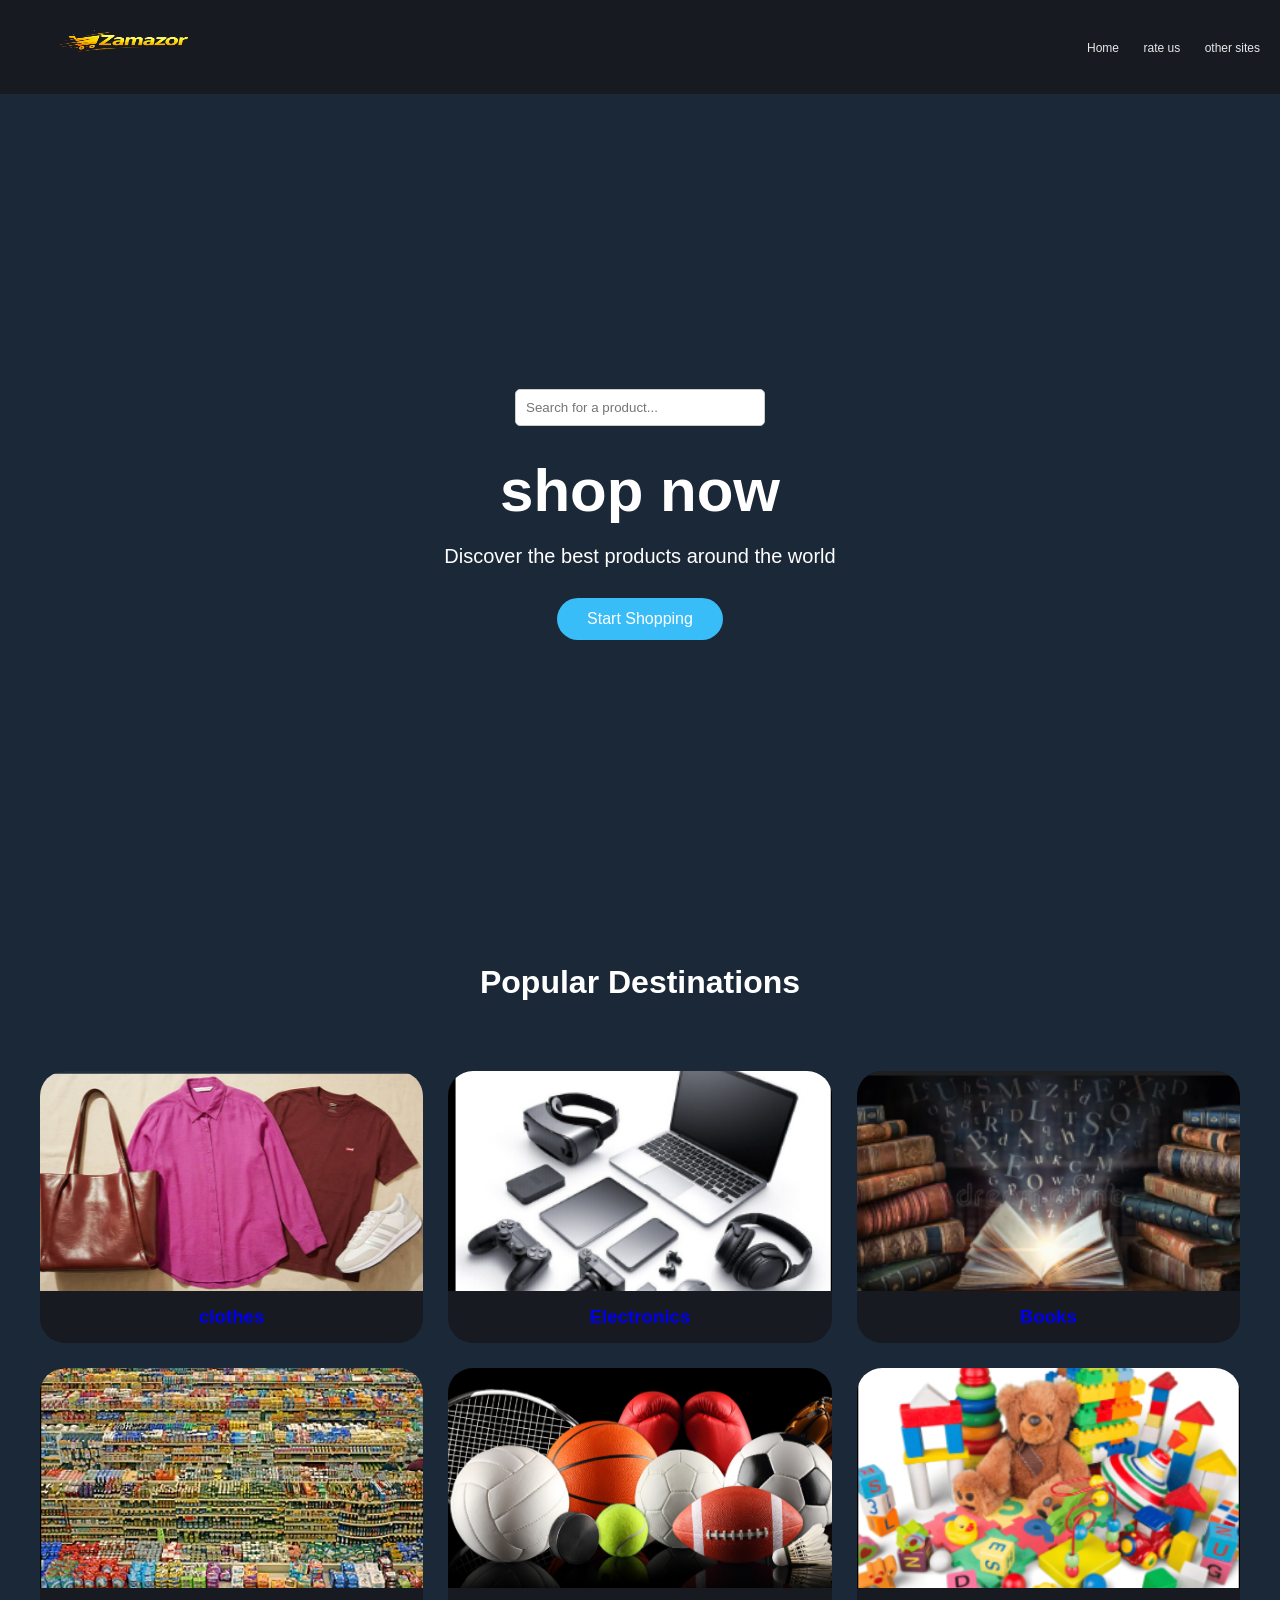
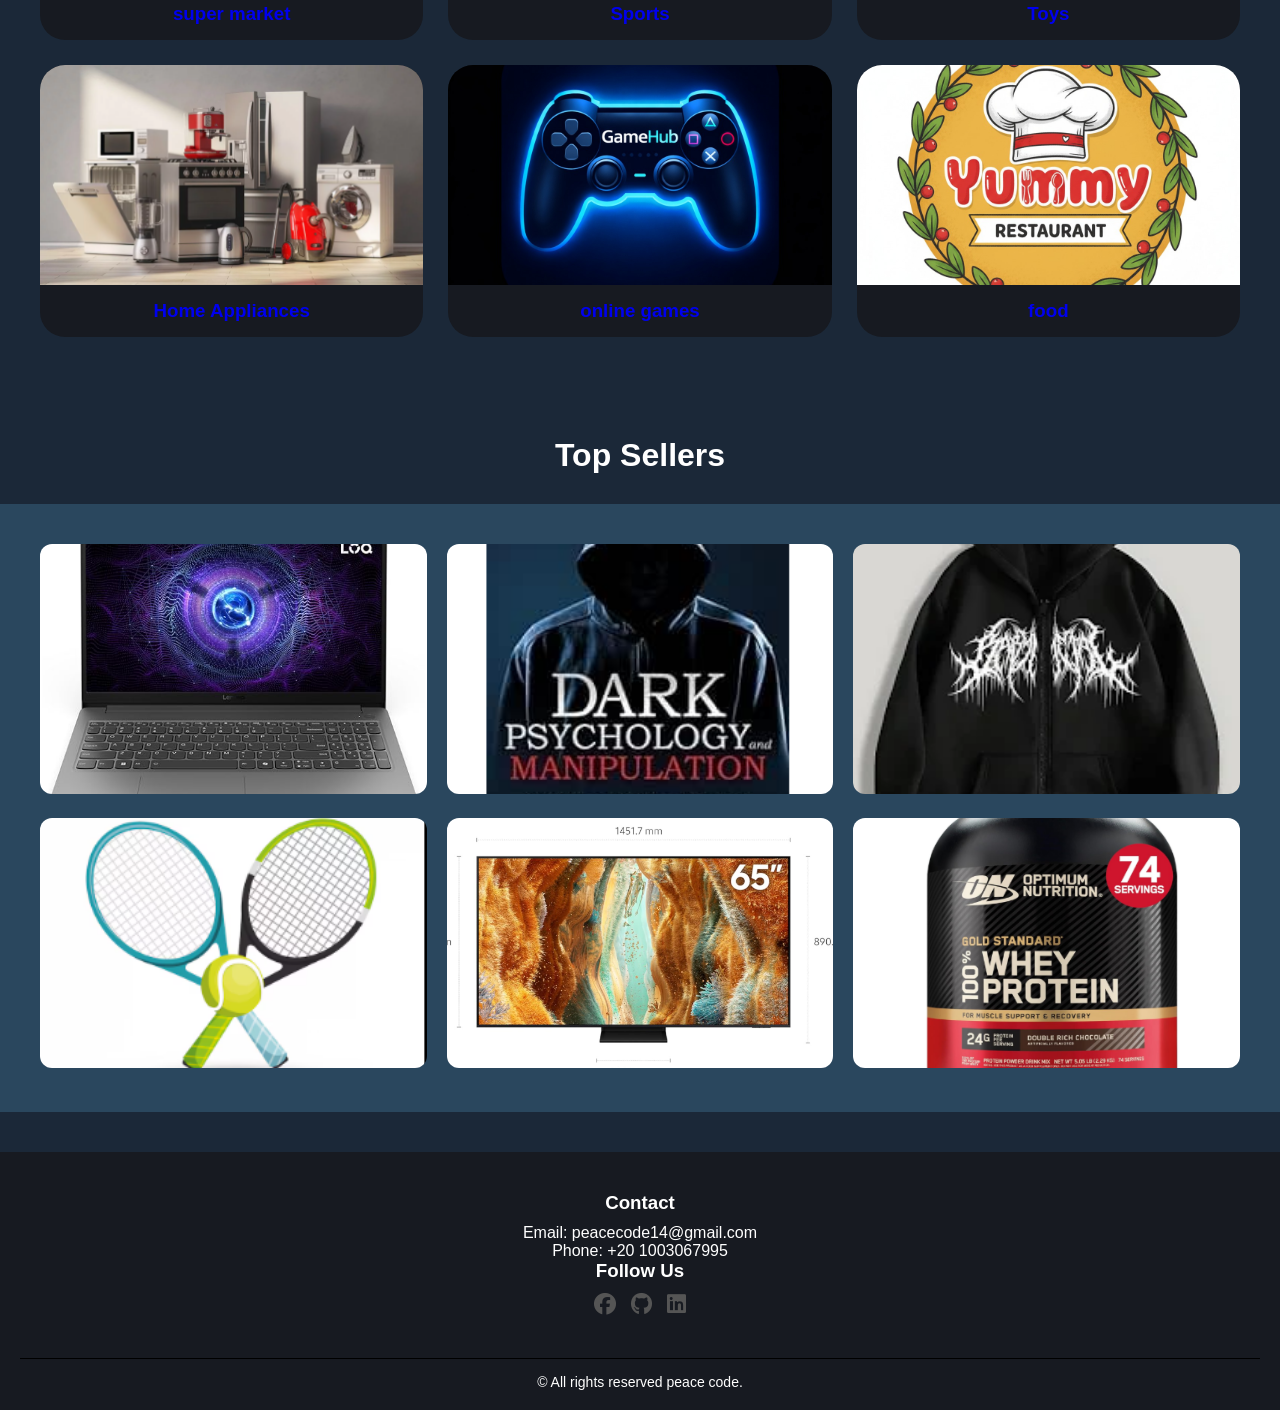
==== index.html/home.html @ dbeb9670 "Add files via upload" ====
<!DOCTYPE html>
<html lang="en">

<head>
<meta charset="UTF-8">
<meta name="viewport" content="width=device-width, initial-scale=1.0">
<title>zamazor</title>
<link rel="stylesheet" href="../css/style.css">
         <link rel="stylesheet" 
    href="https://cdnjs.cloudflare.com/ajax/libs/font-awesome/6.5.0/css/all.min.css"> 

</head>

<body>
<div class="loader">

<div class="plane"></div>

<p>Loading zamazor...</p>

</div>
<!-- Navbar -->





<nav class="navbar">
<div class="logo">
<img class="star" src="../img/logo2.png" alt="zamazor Logo">
</div>

<ul class="menu">
<div class="nav-links">
<a href="#home" class="active">Home</a>
<a href="rate-us.html" class="active">rate us</a>
<a href="other-sites.html" class="active">other sites</a>
</ul>
</div>
</nav>
<header>
</header>




<!-- Hero Section -->
<section class="hero" id="home">
<section class="search">

<input type="text" placeholder="Search for a product...">

</section>

<h1>shop now</h1>

<p>Discover the best products around the world</p>

<a href="#Products" class="btn">Start Shopping</a>

</section>


<!-- Destinations -->

<section class="destinations" id="destinations">

<h2 class="section-title">Popular Destinations</h2>

<div class="destinations-grid">

<a href="clothes.html" class="go"><div class="card"><img src="../img/clothes.png"><h3>clothes</h3></div></a>
<a href="Electronics.html" class="go"><div class="card"><img src="../img/ele.png"><h3>Electronics</h3></div></a>
<a href="books.html" class="go"><div class="card"><img src="../img/books.png"><h3>Books</h3></div></a>

<a href="superm.html" class="go"><div class="card"><img src="../img/super.png"><h3>super market</h3></div></a>
<a href="sports.html" class="go"><div class="card"><img src="../img/sports.png"><h3>Sports</h3></div></a>

<a href="toys.html" class="go"><div class="card"><img src="../img/toys.png"><h3>Toys</h3></div></a>
<a href="homeapp.html" class="go"><div class="card"><img src="../img/home app.png"><h3>Home Appliances</h3></div></a>

<a href="https://peacecode14-alt.github.io/gamehub/" class="go"  target="_blank"><div class="card"><img src="../img/logo5.jpeg"><h3>online games</h3></div></a>
<a href="https://yummy-restaurent.github.io/Buy-Meals./" class="go" target="_blank"><div class="card"><img src="../img/food.jpeg"><h3>food</h3></div></a>




</div>

</section>


<!-- Gallery -->

<section id="top-sellers">

<h2 class="section-title">Top Sellers</h2>

<div class="gallery">
<a href="Electronics.html" class="go"><img src="../img/laptop1.png" title="لينوفو LOQ 15IAX9E"></a>
<a href="books.html" class="go"><img src="../img/book (4).png" title="علم النفس المظلم والتلاعب - Dark Psychology and Manipulation"></a>
<a href="clothes.html" class="go"><img src="../img/clothes1.webp" title="black hoodie"></a>
<a href="sports.html" class="go"><img src="../img/sports 1 (4).png" title="tennis kit"></a>
<a href="homeapp.html" class="go"><img src="../img/home-app- (7).png" title="Samsung 65-inch QLED 4K Smart TV QA65QN70FAUXEG (2025 Edition) – Motion Accelerator Turbo Plus and Dolby Atmos"></a>
<a href="superm.html" class="go"><img src="../img/superm (12).png" title="Optimum Nutrition Gold Standards 100% Whey Protein Powder, Double Rich Chocolate, 2.26 kg (73 servings)"></a>
</div>

</section>



<footer class="site-footer">







<div class="footer-content">

<div class="footer-section social">
<div class="footer-section">

<h3>Contact</h3>
<p>Email: peacecode14@gmail.com</p>
<p>Phone: +20 1003067995</p>

</div>
<h3>Follow Us</h3>
<div class="social-links">
         <a href="https://web.facebook.com/profile.php?id=61561774513017&locale=ar_AR" target="_blank">
          <i class="fa-brands fa-facebook"></i>
        </a>

        <a href="https://github.com/peacecode14-alt" target="_blank">
          <i class="fa-brands fa-github"></i>
        </a>
        <a
          href="https://www.linkedin.com/in/ahmed-emad-367192395/"
          target="_blank"
        >
          <i class="fa-brands fa-linkedin"></i>
        </a>
      </div>
</div>

</div>







<div class="footer-bottom">
<p>© All rights reserved peace code.</p>
</div>

</footer>

</body>
</html>
---- css/style.css ----
* {
    margin: 0;
    padding: 0;
    box-sizing: border-box;
    font-family: Arial;
    scroll-behavior: smooth;
}

body {
    background: #1b2838;



}


.navbar {
    display: flex;
    justify-content: space-between;
    align-items: center;
    background: #171a21;
    top: 0;
    z-index: 1000;
}

nav a {
    margin-right: 20px;
    text-decoration: none;
    font-size: 18px;
    transition: .3s;
 color: white;
}
.nav-links a {
  color: #ffffff;
  text-decoration: none;
  font-size: 12px;
  opacity: 0.9;
  transition: opacity 0.3s;
}
/* nav ul li a {
  color: #ffffff;
  text-decoration: none;
  font-size: 12px;
  opacity: 0.9;
  transition: opacity 0.3s;
}  */

nav a:hover {
    color: #38bdf8;
}

.logo img {
    height: 110px;
    width: 200px;
    border: none;
    border-radius: 50px;
}

.cart-icon {

    font-size: 50px;
}
.search {
    text-align: center;
    margin: 30px;
}

.search input {

    padding: 10px;
    width: 250px;
    border-radius: 5px;
    border: 1px solid #ccc;

}

.hero {
    height: 90vh;
    background: url("../img/toys13.png") center/cover;
    display: flex;
    flex-direction: column;
    justify-content: center;
    align-items: center;
    text-align: center;
    color: rgb(255, 255, 255);
    animation: fadeIn 2s;
    padding: 20px 60px;

    image-rendering: auto;
    background-size: cover;
    top: 0;
    z-index: 1000;


    background-position: center;

    animation: headerSlider 12s infinite;

}

.hero h1 {
    font-size: 60px;
    margin-bottom: 20px;
}

.hero p {
    font-size: 20px;
    margin-bottom: 30px;
}
.btn {
    background: #38bdf8;
    padding: 12px 30px;
    color: white;
    text-decoration: none;
    border-radius: 30px;
    transition: .3s;
}

.btn:hover {
    background: #0ea5e9;
}

.slider {

    overflow: hidden;
    height: 400px;

}

.slides {

    display: flex;
    width: 300%;
    animation: slide 10s infinite;

}

.slide {

    width: 100%;
    /* position: relative; */

}

.slide img {

    width: 100%;
    height: 400px;
    object-fit: cover;

}

@keyframes slide {

    0% {
        transform: translateX(0);
    }

    33% {
        transform: translateX(-100%);
    }

    66% {
        transform: translateX(-200%);
    }

    100% {
        transform: translateX(0);
    }

}

.menu {

    display: flex;
    gap: 20px;
    list-style: none;

}






.logo img {
    height: 90px;
    width: 200px;
    margin-left: 30px;
}


.loader {

    position: fixed;
    width: 100%;
    height: 100%;
    background: #000000;
    display: flex;
    flex-direction: column;
    align-items: center;
    justify-content: center;
    color: white;
    z-index: 9999;

    animation: loaderFade 3s forwards;

}

.plane {

    width: 60px;
    height: 60px;
    border: 5px solid white;
    border-top: 5px solid #38bdf8;
    border-radius: 50%;
    animation: spin 1s linear infinite;

}


/* Hero */


.hero {
    height: 90vh;
    background: url("img/hero.jpg") center/cover;
    display: flex;
    flex-direction: column;
    justify-content: center;
    align-items: center;
    text-align: center;
    color: white;
    animation: fadeIn 2s;
    padding: 20px 60px;

    image-rendering: auto;
    background-size: cover;
    top: 0;
    z-index: 1000;


    background-position: center;

    animation: headerSlider 12s infinite;

}

.hero h1 {
    font-size: 60px;
    margin-bottom: 20px;
}

.hero p {
    font-size: 20px;
    margin-bottom: 30px;
}

.btn {
    background: #38bdf8;
    padding: 12px 30px;
    color: white;
    text-decoration: none;
    border-radius: 30px;
    transition: .3s;
}

.btn:hover {
    background: #0ea5e9;
}


/* Titles */

.section-title {
    text-align: center;
    margin: 60px 0 30px;
    font-size: 32px;
    color: #ffffff;
}


/* Destinations Grid */
.destinations {
    background: #1b2838;

}

.destinations-grid {
    display: grid;
    grid-template-columns: repeat(3, 1fr);
    gap: 25px;
    padding: 40px;
    border-radius: 25px;

}

.destinations-grid a {
    text-decoration: none;

}

.go {
    text-decoration: none;
}

.card {
    border: none;
    background: #171a21; 
      border-radius: 25px;
    overflow: hidden;
    transition: .4s;
    cursor: pointer;
    z-index: 1000;
}

.card img {
    width: 100%;
    height: 220px;
    object-fit: cover;
    background: #2a475e;
    display: block;

}

.card h3 {
    text-align: center;
    padding: 15px;
    text-decoration: none;
}



.card:hover {
    transform: translateY(-10px);
    box-shadow: 0 10px 25px rgba(0, 0, 0, 0.2);
}


/* Gallery */

.gallery {
    display: grid;
    grid-template-columns: repeat(3, 1fr);
    gap: 20px;
    padding: 40px;
    background: #2a475e;

}

.gallery img {
    width: 100%;
    height: 250px;
    object-fit: cover;
    border-radius: 12px;
    transition: .4s;
}

.gallery img:hover {
    transform: scale(1.1);
}


/* Contact */

form {
    width: 350px;
    margin: auto;
    display: flex;
    flex-direction: column;
    gap: 15px;
}

input,
textarea {
    padding: 12px;
    border-radius: 6px;
    border: 1px solid #ccc;
}

button {
    padding: 12px;
    border: none;
    background: #38bdf8;
    color: white;
    font-size: 16px;
    border-radius: 6px;
    cursor: pointer;
    transition: .3s;
}

button:hover {
    background: #0284c7;
}


/* Footer */

footer {
    background: #ff9658;
    color: rgb(255, 253, 253);
    text-align: center;
    padding: 25px;
    margin-top: 50px;
}

.country-hero {

    height: 50vh;
    background: url("img/country.jpg") center/cover;
    display: flex;
    align-items: center;
    justify-content: center;
    color: white;
    font-size: 40px;
    text-shadow: 2px 2px 10px black;

}

.places {

    padding: 50px;

}

.places h2 {

    text-align: center;
    margin-bottom: 20px;

}

.places-grid {

    display: grid;
    grid-template-columns: repeat(2, 1fr);
    gap: 30px;

}

.place {

    background: white;
    border-radius: 10px;
    overflow: hidden;
    box-shadow: 0 5px 15px rgba(0, 0, 0, 0.1);

}

.place img {

    width: 100%;
    height: 250px;
    object-fit: cover;

}

.place h3 {

    text-align: center;
    padding: 10px;

}

.place p {

    padding: 15px;
    line-height: 1.6;

}

.search {
    text-align: center;
    margin: 30px;
}

.search input {

    padding: 10px;
    width: 250px;
    border-radius: 5px;
    border: 1px solid #ccc;

}

.site-footer {
    background: #171a21;
    backdrop-filter: blur(8px);
    color: white;
    padding: 40px 20px 20px 20px;
    margin-top: 40px;
}

.footer-content {
    display: flex;
    justify-content: center;
    flex-wrap: wrap;

}

.footer-section {
    min-width: 200px;
    text-align: center;
}

.footer-section h3 {
    margin-bottom: 10px;
}


.footer-section a:hover {
    color: #66c0f4;
}

.footer-bottom {
    text-align: center;
    border-top: 1px solid #000000;
    padding-top: 15px;
    margin-top: 20px;
    font-size: 14px;
}


.social-links {
    display: flex;
    justify-content: center;
    gap: 15px;
    margin-bottom: 20px;
}

.social-links a {
    font-size: 22px;
    color: #555;
    transition: 0.3s;
}

.social-links a:hover {
    color: #2196f3;
    transform: scale(1.2);
}

.copy {
    margin-top: 25px;
    opacity: 0.6;
    text-align: center;
}



/* Animations */

@keyframes fadeIn {

    from {
        opacity: 0;
        transform: translateY(40px);
    }

    to {
        opacity: 1;
        transform: translateY(0);
    }

}

@keyframes spin {

    100% {
        transform: rotate(360deg);
    }

}

@keyframes loaderFade {

    0%,
    80% {
        opacity: 1;
    }

    100% {
        opacity: 0;
        visibility: hidden;
    }

}

@keyframes headerSlider {

    0% {
        background-image: url("bc10.png");
    }

    33% {
        background-image: url("bc8.png");
    }

    66% {
        background-image: url("bc7.png");
    }

    100% {
        background-image: url("bc7.png");
    }

}


/* Tablet */

@media (max-width:1024px) {

    .destinations-grid {
        grid-template-columns: repeat(2, 1fr);
    }

    .gallery {
        grid-template-columns: repeat(2, 1fr);
    }

    .hero h1 {
        font-size: 40px;
    }

}


/* Mobile */

@media (max-width:600px) {

    header {
        flex-direction: column;
        padding: 15px 30px;
    }

    nav {
        margin-top: 10px;
    }

    .destinations-grid {
        grid-template-columns: 1fr;
    }

    .gallery {
        grid-template-columns: 1fr;
    }

    .hero h1 {
        font-size: 30px;
    }

    .hero p {
        font-size: 16px;
    }


    .logo {
        font-size: 20px;
    }

    nav a {
        font-size: 16px;
        margin-left: 15px;
        margin-right: 15px;
    }
}

@media (max-width:393px and max-height: 851px) {

    header {
        flex-direction: column;
        padding: 15px 30px;
    }

    nav {
        margin-top: 10px;
        align-items: center;
    }

    .destinations-grid {
        grid-template-columns: 1fr;
    }

    .gallery {
        grid-template-columns: 1fr;
    }

    .hero h1 {
        font-size: 30px;
    }

    .hero p {
        font-size: 16px;
    }


    .logo {
        font-size: 20px;

    }

    nav a {
        font-size: 16px;
        margin-left: 15px;
        margin-right: 15px;
    }

     .destinations-grid {
        grid-template-columns: repeat(2, 1fr);
    }

    .gallery {
        grid-template-columns: repeat(2, 1fr);
    }

    .hero h1 {
        font-size: 40px;
    }

    nav {
        display: flex;
        justify-content: center;
        gap: 30px;
        list-style: none;
    }

    nav a {
        text-decoration: none;
        color: white;
        font-size: 18px;
    }
}

@media(max-width:900px) {

    .games {

        grid-template-columns: repeat(2, 1fr);

    }

}

@media(max-width:500px) {

    .games {

        grid-template-columns: 1fr;

    }

    .navbar {

        flex-direction: column;

    }

    footer-content {
        flex-direction: column;
        align-items: center;
        text-align: center;
    }

}
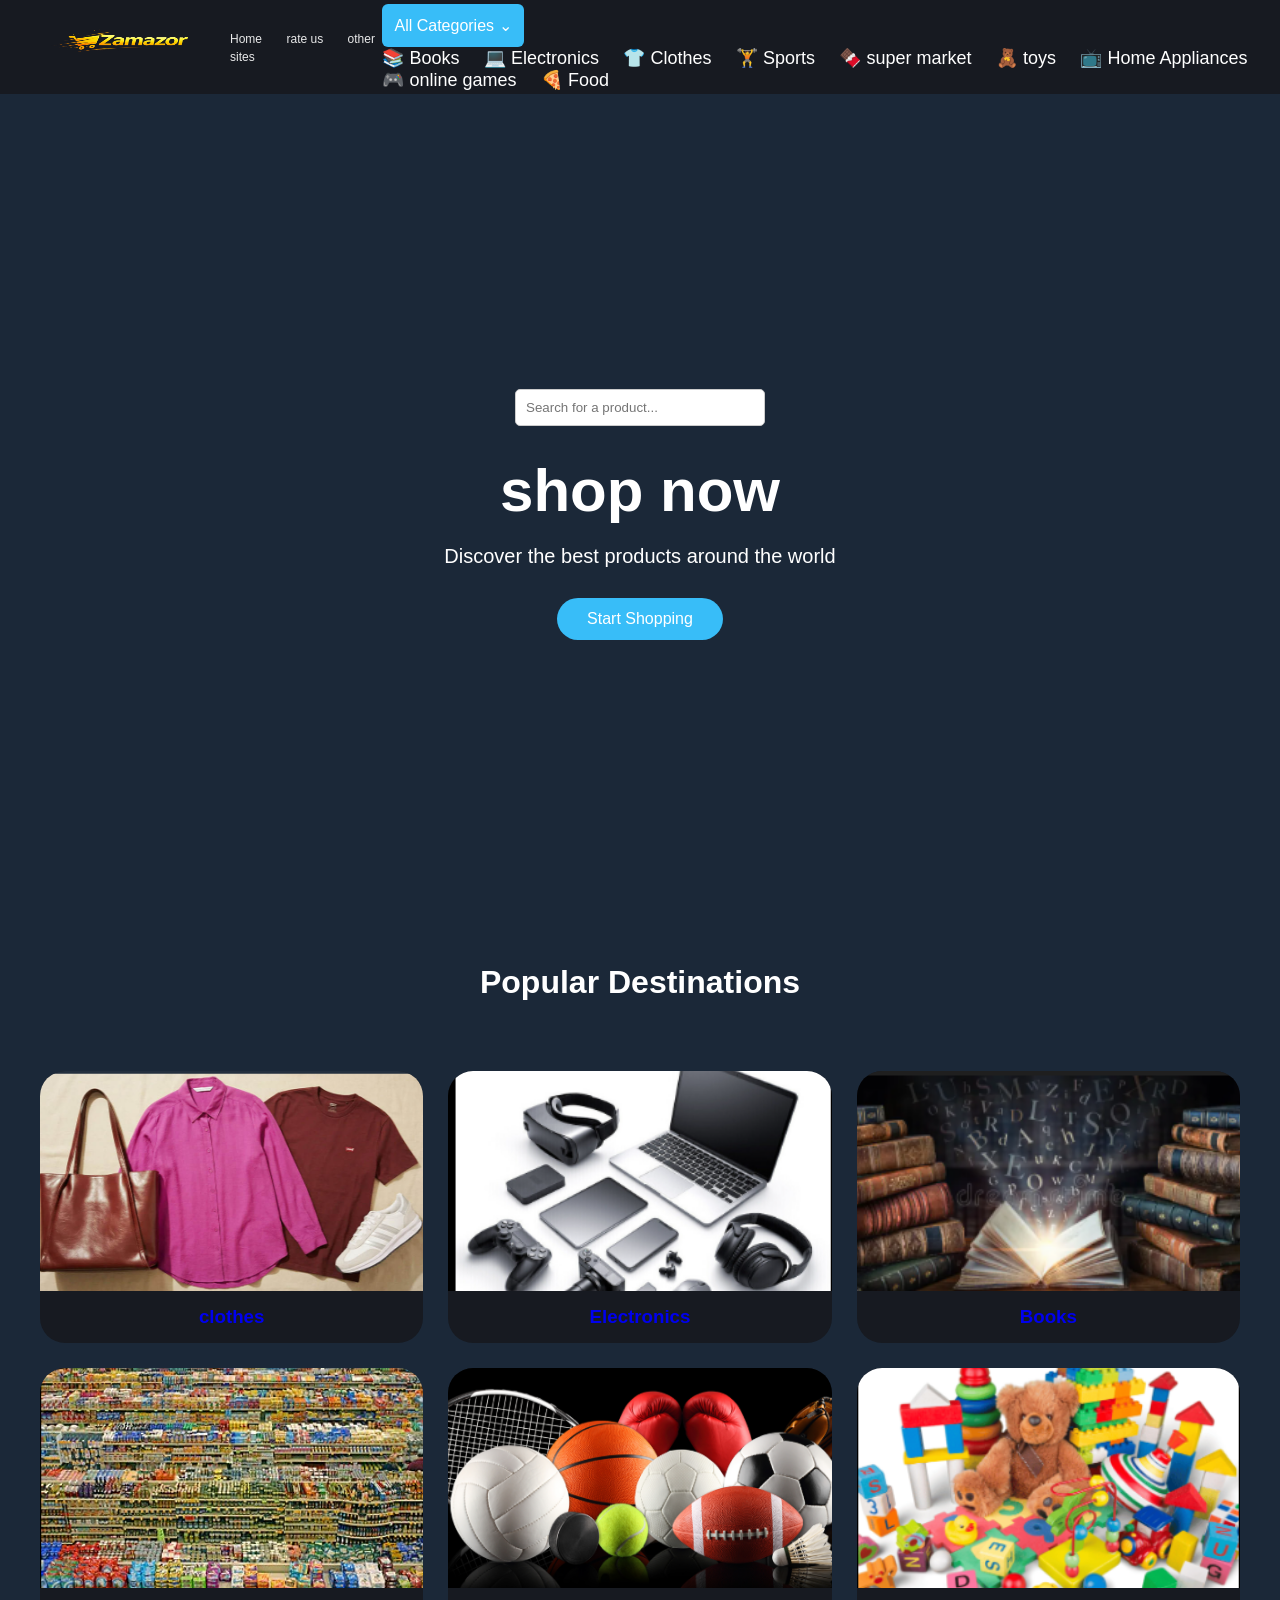
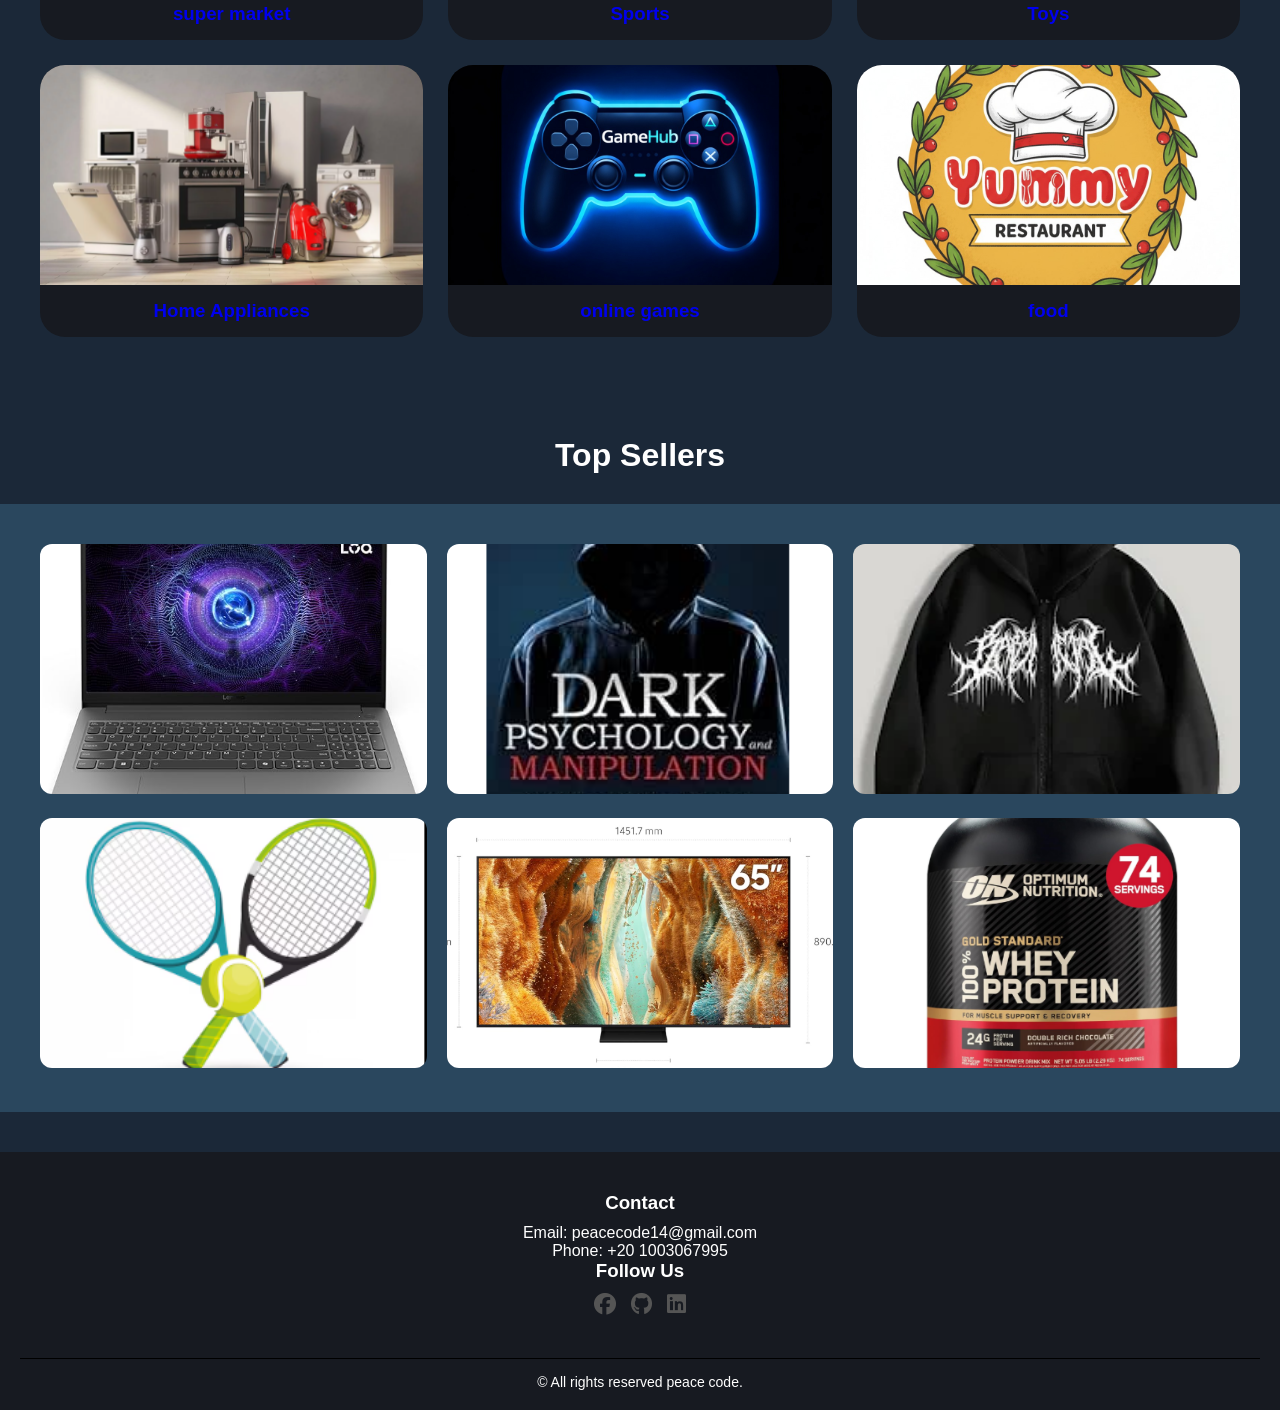
==== commit 8427314d: "Update home.html" ====
--- a/index.html/home.html
+++ b/index.html/home.html
@@ -29,7 +29,7 @@
 <div class="logo">
 <img class="star" src="../img/logo2.png" alt="zamazor Logo">
 </div>
-
+<div class="nav-links">
 <ul class="menu">
 <div class="nav-links">
 <a href="#home" class="active">Home</a>
@@ -37,14 +37,25 @@
 <a href="other-sites.html" class="active">other sites</a>
 </ul>
 </div>
+<div class="category">
+  <button class="cat-btn">All Categories ⌄</button>
+
+  <div class="dropdown">
+    <a href="books.html">📚 Books</a>
+    <a href="Electronics.html">💻 Electronics</a>
+    <a href="clothes.html">👕 Clothes</a>
+    <a href="sports.html">🏋️ Sports</a>
+    <a href="superm.html">🍫 super market</a>
+    <a href="toys.html">🧸 toys</a>
+    <a href="homeapp.html">📺 Home Appliances</a>
+    <a href="https://peacecode14-alt.github.io/gamehub/" target="_blank">🎮 online games</a>
+    <a href="https://yummy-restaurent.github.io/Buy-Meals./" target="_blank">🍕 Food</a>
+  </div>
+</div>
 </nav>
+
 <header>
-</header>
-
-
-
-
-<!-- Hero Section -->
+  <!-- Hero Section -->
 <section class="hero" id="home">
 <section class="search">
 
@@ -56,9 +67,15 @@
 
 <p>Discover the best products around the world</p>
 
-<a href="#Products" class="btn">Start Shopping</a>
+<a href="#destinations" class="btn">Start Shopping</a>
 
 </section>
+</header>
+
+
+
+
+
 
 
 <!-- Destinations -->
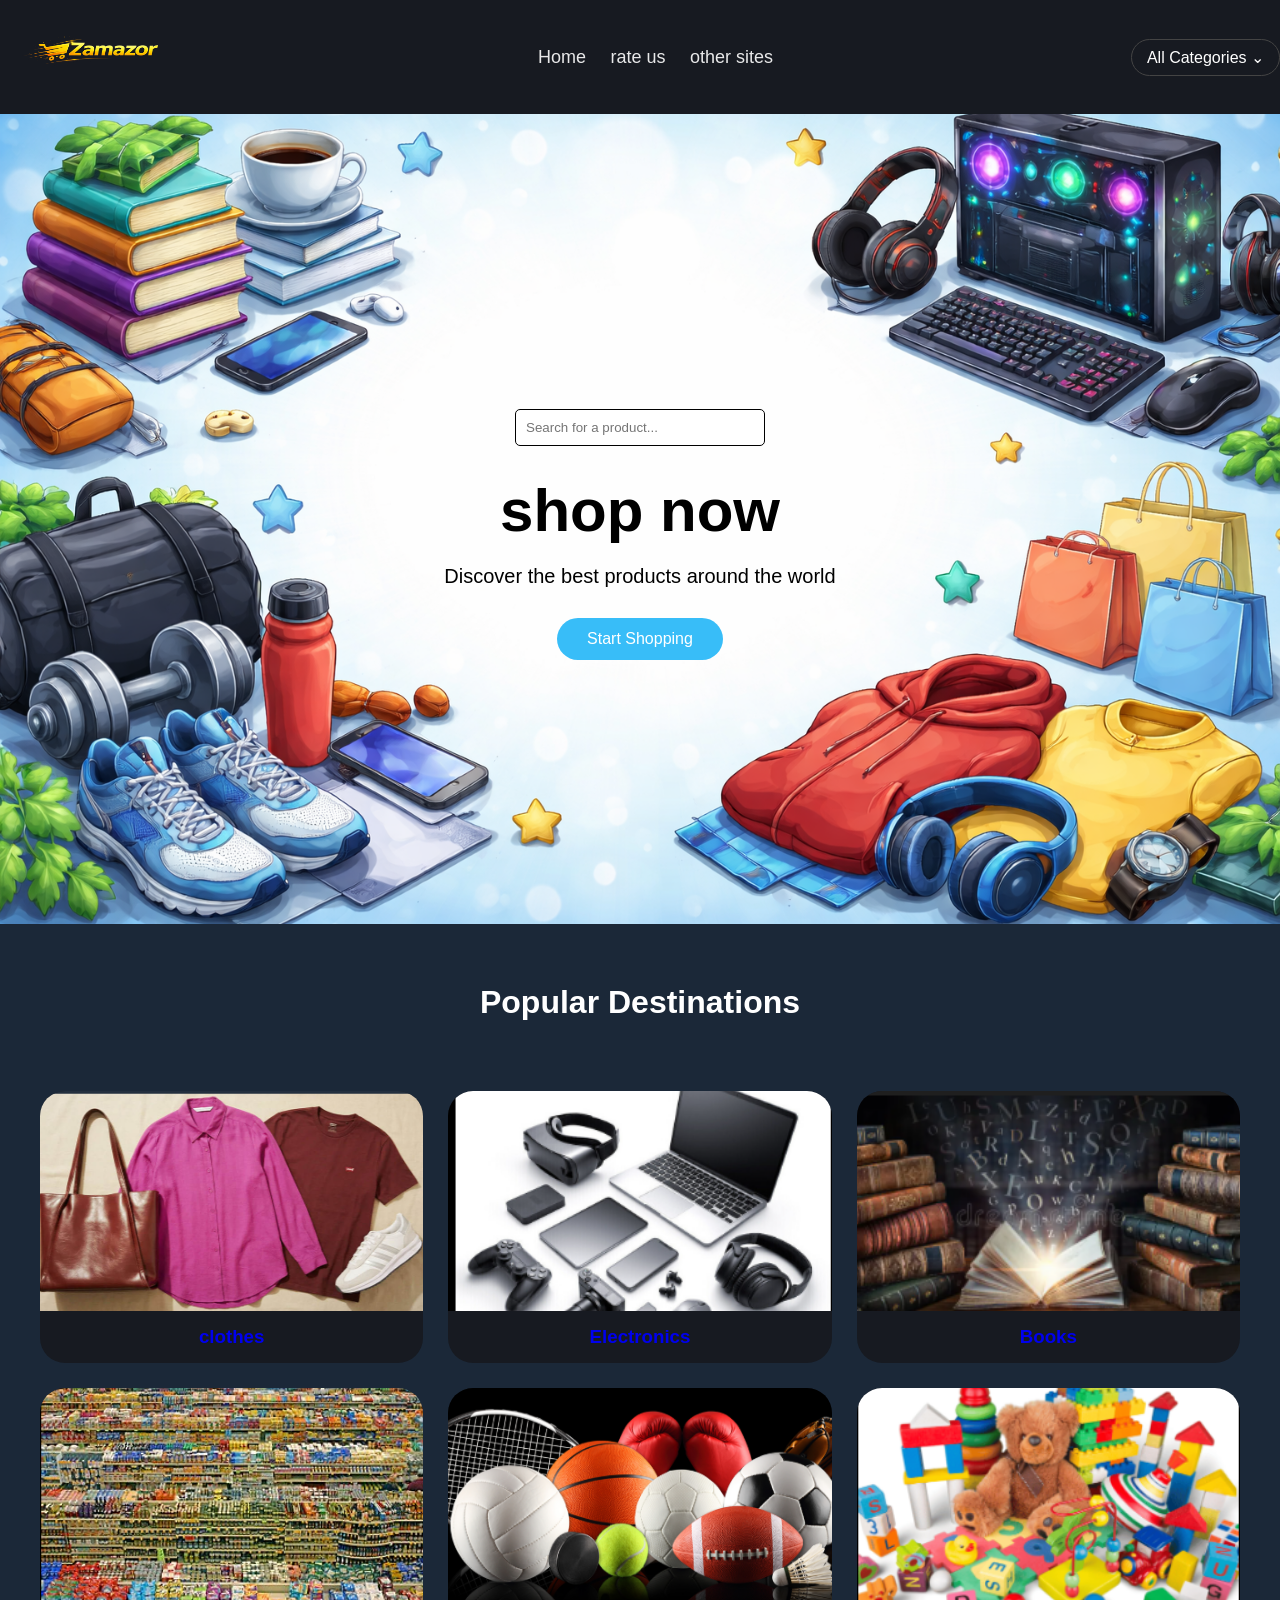
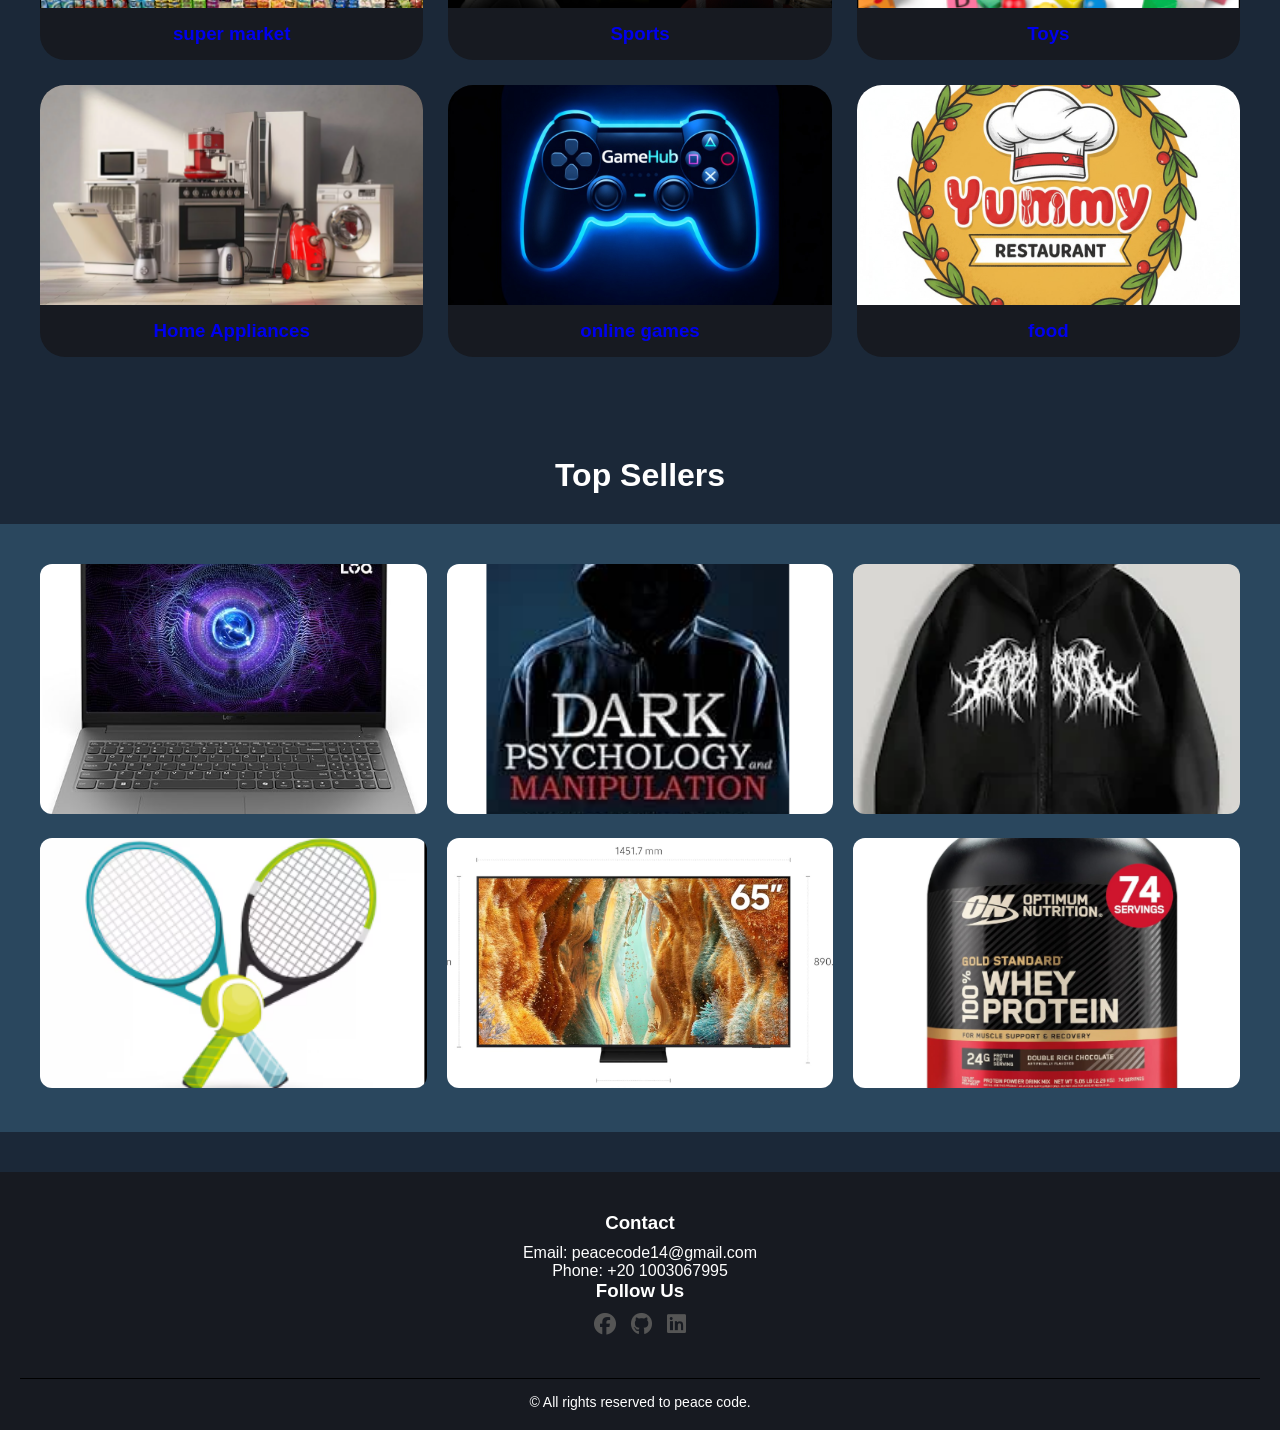
==== commit ba07e177: "Update home.html" ====
--- a/index.html/home.html
+++ b/index.html/home.html
@@ -171,7 +171,7 @@
 
 
 <div class="footer-bottom">
-<p>© All rights reserved peace code.</p>
+<p>© All rights reserved to peace code.</p>
 </div>
 
 </footer>
--- a/css/style.css
+++ b/css/style.css
@@ -1,6 +1,8 @@
 * {
     margin: 0;
     padding: 0;
+    right: 0;
+    left: 0;
     box-sizing: border-box;
     font-family: Arial;
     scroll-behavior: smooth;
@@ -8,9 +10,9 @@
 
 body {
     background: #1b2838;
-
-
-
+    right: 0;
+    left: 0;
+     overflow-x: hidden;
 }
 
 
@@ -21,29 +23,82 @@
     background: #171a21;
     top: 0;
     z-index: 1000;
+   
 }
 
 nav a {
     margin-right: 20px;
     text-decoration: none;
-    font-size: 18px;
     transition: .3s;
  color: white;
 }
 .nav-links a {
   color: #ffffff;
   text-decoration: none;
-  font-size: 12px;
+  font-size: 18px;
   opacity: 0.9;
   transition: opacity 0.3s;
 }
-/* nav ul li a {
-  color: #ffffff;
+.category {
+  position: relative;
+  display: inline-block;
+}
+
+/* الزر */
+.cat-btn {
+  background: transparent;
+  color: white;
+  border: 1px solid #444;
+  padding: 8px 15px;
+  border-radius: 20px;
+  cursor: pointer;
+}
+
+/* dropdown */
+.dropdown {
+  position: absolute;
+  top: 100%; /* كان 120% دي كانت المشكلة */
+  left: 0;
+  width: 200px;
+  background: rgba(20, 20, 20, 0.95);
+  backdrop-filter: blur(10px);
+  border-radius: 12px;
+
+  opacity: 0;
+  transform: translateY(5px);
+  pointer-events: none;
+  transition: 0.25s;
+}
+
+/* نخلي في مساحة invisible تربط بينهم */
+.category::after {
+  content: "";
+  position: absolute;
+  top: 100%;
+  left: 0;
+  width: 100%;
+  height: 10px;
+}
+
+/* items */
+.dropdown a {
+  display: block;
+  padding: 10px;
+  color: white;
   text-decoration: none;
-  font-size: 12px;
-  opacity: 0.9;
-  transition: opacity 0.3s;
-}  */
+}
+
+.dropdown a:hover {
+  background: #333;
+}
+
+
+.category:hover .dropdown,
+.dropdown:hover {
+  opacity: 1;
+  transform: translateY(0);
+  pointer-events: auto;
+}
 
 nav a:hover {
     color: #38bdf8;
@@ -74,10 +129,13 @@
 
 }
 
-.hero {
-    height: 90vh;
-    background: url("../img/toys13.png") center/cover;
-    display: flex;
+
+header{
+ background: url("../img/background.png") center/cover;
+}
+.hero{
+  height: 90vh;
+        display: flex;
     flex-direction: column;
     justify-content: center;
     align-items: center;
@@ -85,27 +143,23 @@
     color: rgb(255, 255, 255);
     animation: fadeIn 2s;
     padding: 20px 60px;
-
-    image-rendering: auto;
-    background-size: cover;
     top: 0;
-    z-index: 1000;
-
-
-    background-position: center;
-
-    animation: headerSlider 12s infinite;
-
-}
+    z-index: 1000; 
+  animation: headerSlider 12s infinite;
+}
+
+
 
 .hero h1 {
     font-size: 60px;
     margin-bottom: 20px;
+    color: black;
 }
 
 .hero p {
     font-size: 20px;
     margin-bottom: 30px;
+color: black;
 }
 .btn {
     background: #38bdf8;
@@ -119,76 +173,6 @@
 .btn:hover {
     background: #0ea5e9;
 }
-
-.slider {
-
-    overflow: hidden;
-    height: 400px;
-
-}
-
-.slides {
-
-    display: flex;
-    width: 300%;
-    animation: slide 10s infinite;
-
-}
-
-.slide {
-
-    width: 100%;
-    /* position: relative; */
-
-}
-
-.slide img {
-
-    width: 100%;
-    height: 400px;
-    object-fit: cover;
-
-}
-
-@keyframes slide {
-
-    0% {
-        transform: translateX(0);
-    }
-
-    33% {
-        transform: translateX(-100%);
-    }
-
-    66% {
-        transform: translateX(-200%);
-    }
-
-    100% {
-        transform: translateX(0);
-    }
-
-}
-
-.menu {
-
-    display: flex;
-    gap: 20px;
-    list-style: none;
-
-}
-
-
-
-
-
-
-.logo img {
-    height: 90px;
-    width: 200px;
-    margin-left: 30px;
-}
-
 
 .loader {
 
@@ -219,55 +203,6 @@
 }
 
 
-/* Hero */
-
-
-.hero {
-    height: 90vh;
-    background: url("img/hero.jpg") center/cover;
-    display: flex;
-    flex-direction: column;
-    justify-content: center;
-    align-items: center;
-    text-align: center;
-    color: white;
-    animation: fadeIn 2s;
-    padding: 20px 60px;
-
-    image-rendering: auto;
-    background-size: cover;
-    top: 0;
-    z-index: 1000;
-
-
-    background-position: center;
-
-    animation: headerSlider 12s infinite;
-
-}
-
-.hero h1 {
-    font-size: 60px;
-    margin-bottom: 20px;
-}
-
-.hero p {
-    font-size: 20px;
-    margin-bottom: 30px;
-}
-
-.btn {
-    background: #38bdf8;
-    padding: 12px 30px;
-    color: white;
-    text-decoration: none;
-    border-radius: 30px;
-    transition: .3s;
-}
-
-.btn:hover {
-    background: #0ea5e9;
-}
 
 
 /* Titles */
@@ -375,7 +310,7 @@
 textarea {
     padding: 12px;
     border-radius: 6px;
-    border: 1px solid #ccc;
+    border: 1px solid #000000;
 }
 
 button {
@@ -394,15 +329,6 @@
 }
 
 
-/* Footer */
-
-footer {
-    background: #ff9658;
-    color: rgb(255, 253, 253);
-    text-align: center;
-    padding: 25px;
-    margin-top: 50px;
-}
 
 .country-hero {
 
@@ -479,7 +405,7 @@
     padding: 10px;
     width: 250px;
     border-radius: 5px;
-    border: 1px solid #ccc;
+    border: 1px solid #000000;
 
 }
 
@@ -762,4 +688,4 @@
         text-align: center;
     }
 
-}+}
